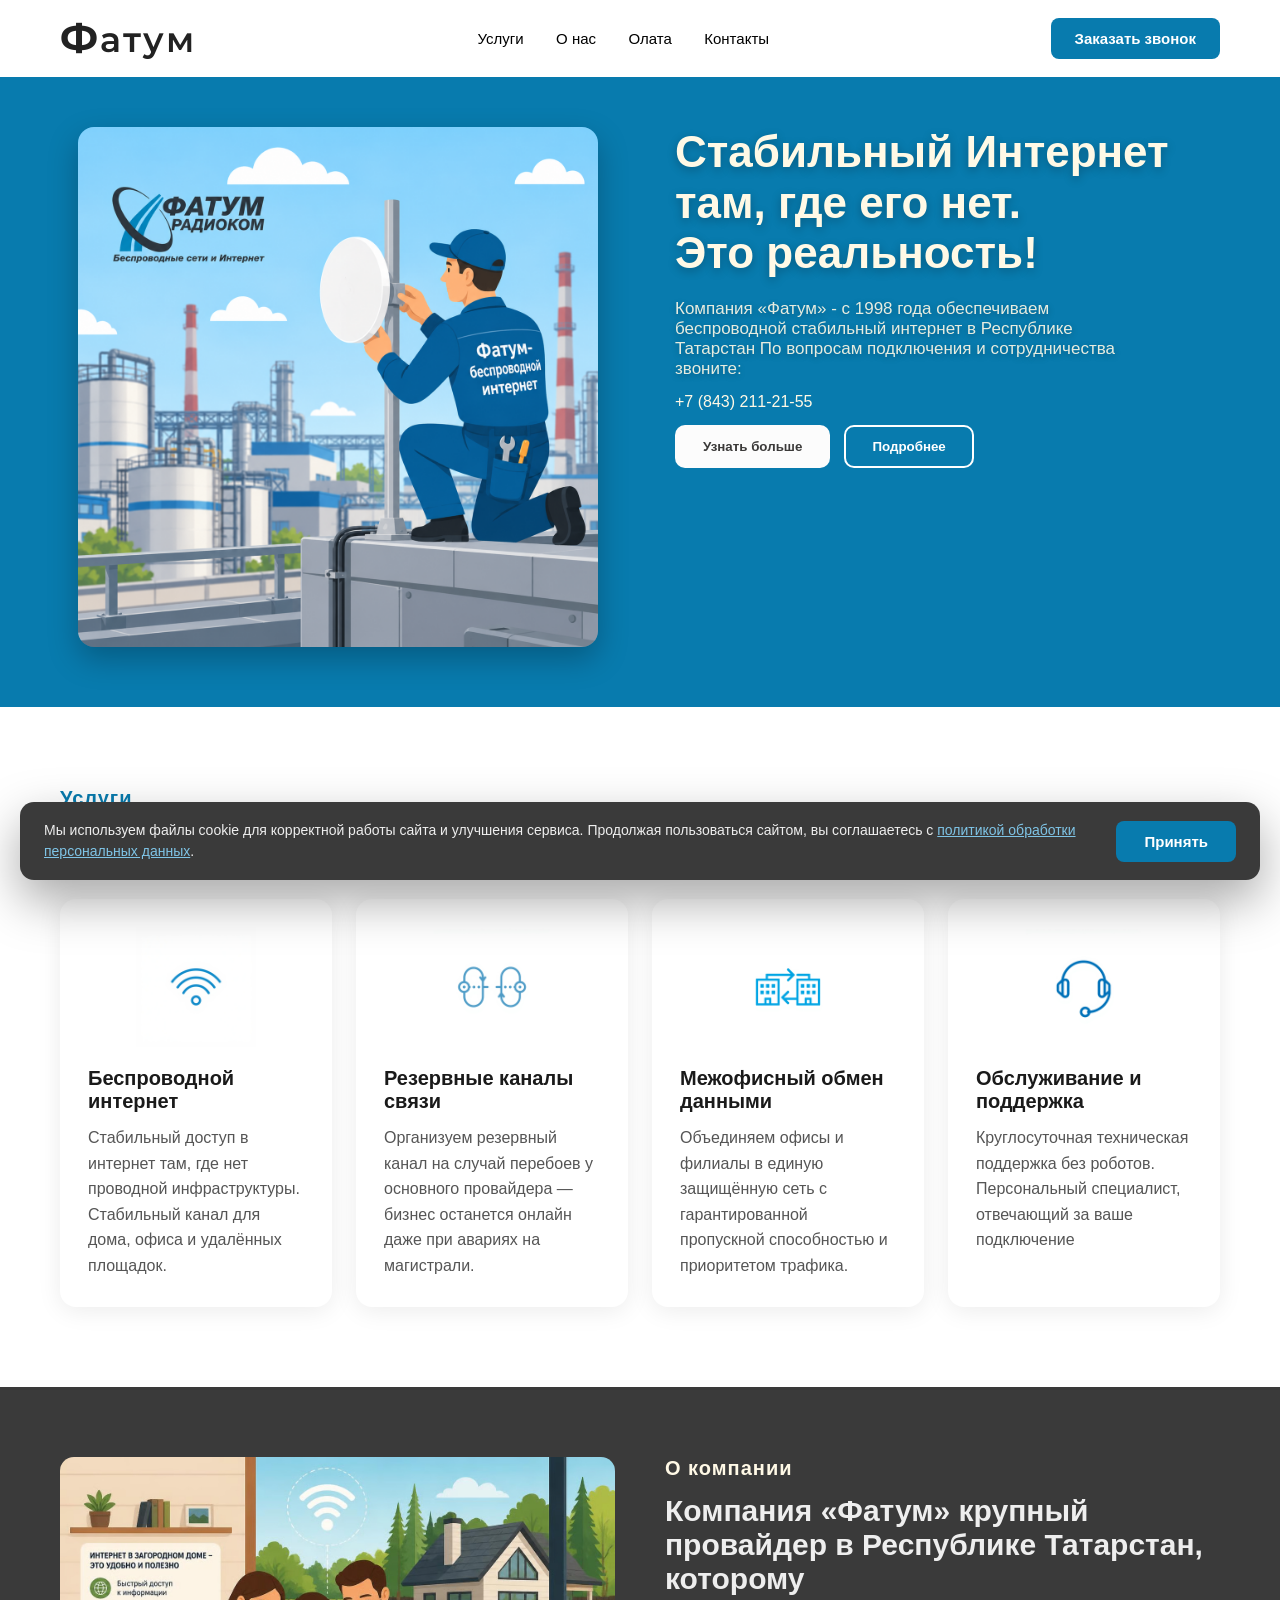
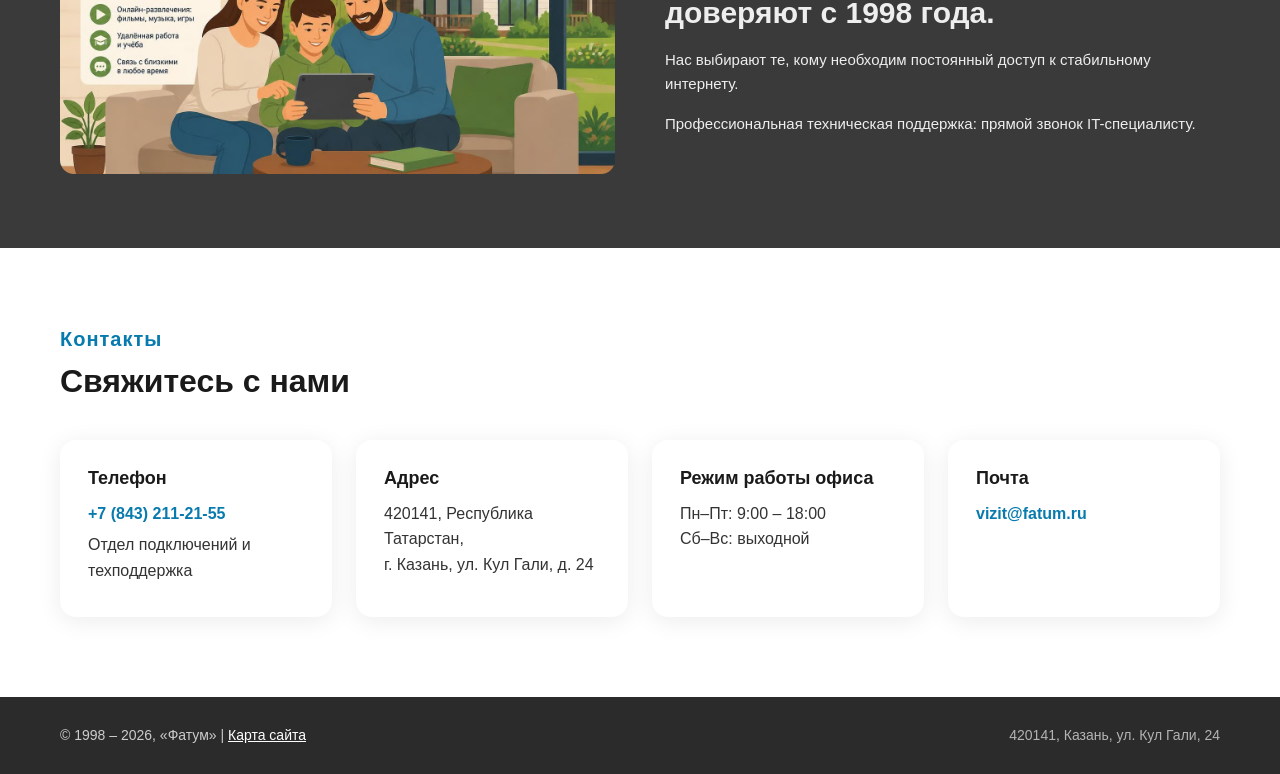
==== index.html @ d90d55f3 "Initial commit" ====
<!DOCTYPE html>
<html lang="ru">
<head>
<meta charset="UTF-8">
<meta name="viewport" content="width=device-width, initial-scale=1.0">
<title>Fatum — Беспроводной интернет в Казани и Татарстане | Резервные каналы связи</title>
<meta name="description" content="Стабильный беспроводной интернет и резервные каналы связи
 для дома и бизнеса в Казани и Республике Татарстан. 
 Профессиональная поддержка 24/7. Звоните: +7 (843) 211-21-55.">
<link rel="stylesheet" href="styls.css?v=7">
<link href="https://fonts.googleapis.com/css2?family=Montserrat:wght@600;700&display=swap" rel="stylesheet">
</head>
<script type="application/ld+json">
{
  "@context": "https://schema.org",
  "@type": "LocalBusiness",
  "name": "Фатум",
  "image": "https://fatum.ru/logo.png",
  "telephone": "+7-843-211-21-55",
  "email": "oleg@fatum.ru",
  "address": {
    "@type": "PostalAddress",
    "streetAddress": "ул. Кул Гали, д. 24",
    "addressLocality": "Казань",
    "addressRegion": "Республика Татарстан",
    "postalCode": "420141",
    "addressCountry": "RU"
  },
  "url": "https://fatum.ru",
  "openingHoursSpecification": {
    "@type": "OpeningHoursSpecification",
    "dayOfWeek": ["Monday","Tuesday","Wednesday","Thursday","Friday"],
    "opens": "09:00",
    "closes": "18:00"
  },
  "priceRange": "$$"
}
</script>

<body>

<header class="header">
  <div class="logo">
    <span class="logo-text">Фатум</span>
  </div>
  <nav class="nav">
    <a href="#services">Услуги</a>
    <a href="#story">О нас</a>
    <a href="yookassa.php">Олата</a>
    <a href="#contacts">Контакты</a>
  </nav>
  <button class="btn-orange" id="openCallbackTop" type="button">Заказать звонок</button>
</header>

<section class="hero">
  <div class="hero-img">
    <img src="hero.jpg" alt="Беспроводное подключение к интернету в Казани">
  </div>
  <div>
    <h1>Стабильный Интернет <br> там, где его нет.<br>Это реальность!</h1>
    <p>Компания «Фатум» - с 1998 года обеспечиваем беспроводной стабильный интернет
       в Республике Татарстан
      По вопросам подключения и сотрудничества звоните:  </p>
      +7 (843) 211-21-55 </p>
    <div class="hero-buttons">
      <button class="btn-white" id="openCallback" type="button">Узнать больше</button>
      <button class="btn-outline" id="openDetails" type="button">Подробнее</button>
    </div>
  </div>
</section>
<!-- ============ УСЛУГИ ============ -->
<section class="services" id="services">
  <div class="tag">Услуги</div>
  <h2>Что мы предлагаем</h2>
  <div class="services-grid">

    <!-- 1. Беспроводной интернет -->
    <div class="service-card">
      <img src="wifi.jpg" alt="Беспроводной интернет" class="service-icon">
      <h3>Беспроводной интернет</h3>
      <p>Стабильный доступ в интернет там, где нет проводной инфраструктуры.
         Стабильный канал для дома, офиса и удалённых площадок.</p>
    </div>

    <!-- 2. Резервные каналы связи -->
    <div class="service-card">
      <img src="backup.jpg" alt="Резервные каналы связи" class="service-icon">
      <h3>Резервные каналы связи</h3>
      <p>Организуем резервный канал на случай перебоев у основного провайдера —
         бизнес останется онлайн даже при авариях на магистрали.</p>
    </div>

    <!-- 3. Межофисный обмен данными -->
    <div class="service-card">
      <img src="interoffice.jpg" alt="Межофисный обмен данными" class="service-icon">
      <h3>Межофисный обмен данными</h3>
      <p>Объединяем офисы и филиалы в единую защищённую сеть
         с гарантированной пропускной способностью и приоритетом трафика.</p>
    </div>

    <!-- 4. Обслуживание и поддержка -->
    <div class="service-card">
      <img src="support.jpg" alt="Обслуживание и поддержка" class="service-icon">
      <h3>Обслуживание и поддержка</h3>
      <p>Круглосуточная техническая поддержка без роботов.
          Персональный специалист, отвечающий за ваше подключение</p>
    </div>

  </div>
</section>

<section class="story" id="story">
  <div><img src="story-home.jpg" alt="Офис компании Фатум в Казани"></div>
  <div>
    <div class="tag">О компании</div>
    <h2>Компания «Фатум» крупный провайдер в Республике Татарстан, которому <br>
       доверяют с 1998 года.</h2>
    <p>Нас выбирают те, кому необходим постоянный доступ к стабильному интернету.</p>
    <p>Профессиональная техническая поддержка: прямой звонок IT-специалисту.</p>
     
    </div>
  </div>
</section>
<!-- ============ КОНТАКТЫ ============ -->
<section class="contacts" id="contacts">
  <div class="tag">Контакты</div>
  <h2>Свяжитесь с нами</h2>
  <div class="contacts-grid">
    <div class="contact-card">
      <h3>Телефон</h3>
      <p><a href="tel:+78432112155">+7 (843) 211-21-55</a></p>
      <p>Отдел подключений и техподдержка</p>
    </div>
    <div class="contact-card">
      <h3>Адрес</h3>
      <p>420141, Республика Татарстан,<br>г. Казань, ул. Кул Гали, д. 24</p>
    </div>
    <div class="contact-card">
      <h3>Режим работы офиса</h3>
      <p>Пн–Пт: 9:00 – 18:00<br>Сб–Вс: выходной</p>
    </div>
    <div class="contact-card">
      <h3>Почта</h3>
      <p><a href="mailto:vizit@fatum.ru">vizit@fatum.ru</a></p>
    </div>
  </div>
</section>


<!-- ============ ФУТЕР ============ -->
<footer class="footer">
  <div class="footer-inner">
    <div class="footer-left">
      © 1998 – 2026, «Фатум» | 
      <a href="sitemap.html" style="color: #fff; text-decoration: underline;">Карта сайта</a>
    </div>
    <div class="footer-right">
      420141, Казань, ул. Кул Гали, 24
    </div>
  </div>
</footer>

<!-- МОДАЛКА: Заказать звонок -->
<div class="modal-overlay" id="callbackModal">
  <div class="modal">
    <button class="modal-close" id="closeCallback" type="button" aria-label="Закрыть">&times;</button>
    <h3>Заказать звонок</h3>
    <form action="mail.php" method="post" id="callbackForm">
      <input type="text" name="name" placeholder="Ваше имя" required>
      <input type="tel" name="phone" placeholder="Номер телефона" required>

      <label class="checkbox-row">
        <input type="checkbox" name="consent" required>
        <span>
          Я согласен на обработку персональных данных в соответствии с
          <a href="policy.html" target="_blank">политикой конфиденциальности</a>
        </span>
      </label>

      <button class="btn-orange" type="submit" style="width:100%">Заказать звонок</button>
    </form>
  </div>
</div>

<!-- МОДАЛКА: Подробнее / Реквизиты -->
<div class="modal-overlay" id="detailsModal">
  <div class="modal modal-wide">
    <button class="modal-close" id="closeDetails" type="button" aria-label="Закрыть">&times;</button>
    <h3>Реквизиты компании</h3>

    <div class="requisites">

      <div class="req-card">
        <h4>ООО «Радиоком»</h4>
        <ul>
          <li><span>Полное наименование</span> Общество с ограниченной ответственностью «Радиоком»</li>
          <li><span>ИНН</span> 1659122323</li>
          <li><span>КПП</span> 165901001</li>
          <li><span>ОГРН</span> 1121690057741</li>
          <li><span>Юр. адрес</span> 420141, г. Казань, ул. Кул Гали, д. 24, помещение 12</li>
          <li><span>Факт. адрес</span> 420141, г. Казань, ул. Кул Гали, д. 24</li>
          <li><span>Р/с</span> 40702810962000018111</li>
          <li><span>К/с</span> 30101810600000000603</li>
          <li><span>Банк</span> Отделение «БАНК ТАТАРСТАН» №8610 ПАО Сбербанк г. Казань</li>
          <li><span>БИК</span> 049205603</li>
        </ul>
      </div>

      <div class="req-card">
        <h4>ООО «Фатум-3»</h4>
        <ul>
          <li><span>Полное наименование</span> Общество с ограниченной ответственностью «Фатум-3»</li>
          <li><span>ИНН</span> 1657048628</li>
          <li><span>КПП</span> 165901001</li>
          <li><span>ОГРН</span> 1041625405667</li>
          <li><span>Юр. адрес</span> 420141, г. Казань, ул. Кул Гали, д. 24, помещение 10</li>
          <li><span>Факт. адрес</span> 420141, г. Казань, ул. Кул Гали, д. 24</li>
          <li><span>Р/с</span> 40702810362000006228</li>
          <li><span>К/с</span> 301018106000000000603</li>
          <li><span>Банк</span> Отделение №8610 Сбербанка России г. Казань</li>
          <li><span>БИК</span> 049205603</li>
        </ul>
      </div>

      <div class="req-card">
        <h4>ООО «Фатум-Э»</h4>
        <ul>
          <li><span>Полное наименование</span> Общество с ограниченной ответственностью «Фатум-Э»</li>
          <li><span>ИНН</span> 1655034059</li>
          <li><span>КПП</span> 165901001</li>
          <li><span>ОГРН</span> 1021602838817</li>
          <li><span>Юр. адрес</span> 420141, г. Казань, ул. Кул Гали, д. 24, помещение 11</li>
          <li><span>Факт. адрес</span> 420141, г. Казань, ул. Кул Гали, д. 24</li>
          <li><span>Р/с</span> 40702810262000018112</li>
          <li><span>К/с</span> 30101810600000000603</li>
          <li><span>Банк</span> Отделение «БАНК ТАТАРСТАН» №8610 ПАО Сбербанк г. Казань</li>
          <li><span>БИК</span> 049205603</li>
        </ul>
      </div>

      <div class="req-card">
        <h4>ООО «Фатум-Д»</h4>
        <ul>
          <li><span>Полное наименование</span> Общество с ограниченной ответственностью «Фатум-Д»</li>
          <li><span>ИНН</span> 1659175759</li>
          <li><span>КПП</span> 165901001</li>
          <li><span>ОГРН</span> 1161690155494</li>
          <li><span>Юр. адрес</span> 420141, г. Казань, ул. Кул Гали, д. 24, офис 8</li>
          <li><span>Факт. адрес</span> 420141, г. Казань, ул. Кул Гали, д. 24</li>
          <li><span>Р/с</span> 40702810962000019084</li>
          <li><span>К/с</span> 30101810600000000603</li>
          <li><span>Банк</span> Отделение № 8610 Сбербанка России г. Казань</li>
          <li><span>БИК</span> 049205603</li>
        </ul>
      </div>

    </div>
  </div>
</div>

</div>   <!-- конец модалки detailsModal -->

<!-- COOKIE-БАННЕР -->
<div class="cookie-banner" id="cookieBanner">
  <p>
    Мы используем файлы cookie для корректной работы сайта и улучшения сервиса.
    Продолжая пользоваться сайтом, вы соглашаетесь с
    <a href="policy.html" target="_blank">политикой обработки персональных данных</a>.
  </p>
  <button class="btn-orange" id="cookieAccept" type="button">Принять</button>
</div>

<script src="script.js"></script>
</body>
</html>
---- styls.css ----
* { box-sizing: border-box; margin: 0; padding: 0; }
html, body { margin: 0; padding: 0; }
body { font-family: 'Segoe UI', Arial, sans-serif; color: #222; }

.header {
  display: flex; align-items: center; justify-content: space-between;
  padding: 18px 60px; background: #fff;
}
.logo { font-weight: 700; font-size: 20px; display: flex; align-items: center; text-decoration: none; }
/* Логотип — увеличение на 6% при наведении */
.logo img {
  display: block;
  height: 70px;   /* было 70px */
  width: auto;    /* ширина подстроится автоматически, пропорции сохранятся */
}
.logo:hover img {
  transform: scale(1.06);
}
.logo-text {
  font-family: 'Montserrat', system-ui, sans-serif;
  font-size: 35px;
  font-weight: 600;
  letter-spacing: 2px;
  color: #222;
  line-height: 1;
  display: inline-block;
  user-select: none;
}
.logo-text::first-letter {
  font-size: 1.15em;
  font-weight: 700;
}
.nav a {
  margin: 0 14px;
  text-decoration: none;
  color: #000 !important;
  font-size: 15px;
  font-weight: 500;
  position: relative;
  padding: 6px 0;
  transition: color .2s ease;
}

/* Цвет при наведении */
.nav a:hover {
  color: #087BAE !important;
}

/* Плавно выезжающая синяя полоска снизу */
.nav a::after {
  content: "";
  position: absolute;
  left: 0;
  bottom: 0;
  width: 0;
  height: 2px;
  background: #087BAE;
  transition: width .25s ease;
}

.nav a:hover::after {
  width: 100%;
}

.btn-orange {
  background: #087BAE; color: #fff; border: none;
  padding: 12px 24px; border-radius: 8px; cursor: pointer;
  font-size: 15px; font-weight: 600;
  transition: transform .2s ease;   /* ← добавлено */
}

.btn-orange:hover {
  transform: scale(1.06);           /* ← добавлено: +6% */
}

/* Hero */
.hero {
  background: #087BAE; color: #FFF9E6;
  display: grid; grid-template-columns: 1fr 1fr;
  gap: 70px; padding: 50px 70px 60px;
}
.hero h1 { font-size: 44px; line-height: 1.15; margin-bottom: 20px;  text-shadow: 0 3px 10px rgba(0, 0, 0, .25);}
.hero p { font-size: 17px; opacity: .9; margin-bottom: 14px; max-width: 460px;  text-shadow: 0 2px 6px rgba(0, 0, 0, .25);}
.hero-buttons { display: flex; gap: 14px; }


/* ===== Форма оплаты ЮKassa в стиле сайта ===== */
.fatum-payment {
  max-width: 560px;
  margin: 40px auto;
  background: #fff;
  border: 1px solid #e3e8ee;
  border-radius: 14px;
  padding: 28px 24px 24px;
  box-shadow: 0 6px 24px rgba(8, 123, 174, 0.08);
  font-family: inherit;
  color: #222;
}

.fatum-payment__title {
  font-size: 22px;
  font-weight: 700;
  color: #087BAE;
  margin-bottom: 6px;
}

.fatum-payment__subtitle {
  font-size: 14px;
  color: #6b7785;
  margin-bottom: 20px;
}

.fatum-payment .ym-block-title {
  font-size: 16px;
  font-weight: 600;
  color: #087BAE;
  margin: 18px 0 10px;
}

/* Поля */
.fatum-payment .fatum-input,
.fatum-payment .fatum-textarea {
  display: block;
  width: 100%;
  box-sizing: border-box;
  padding: 12px 14px;
  margin-bottom: 12px;
  border: 1px solid #d7dee6;
  border-radius: 8px;
  font-size: 15px;
  color: #222;
  background: #fafbfc;
  transition: border-color .2s, box-shadow .2s, background .2s;
}

.fatum-payment .fatum-textarea {
  min-height: 84px;
  resize: vertical;
}

.fatum-payment .fatum-input:focus,
.fatum-payment .fatum-textarea:focus {
  outline: none;
  border-color: #087BAE;
  background: #fff;
  box-shadow: 0 0 0 3px rgba(8, 123, 174, 0.15);
}

/* Строка с суммой и кнопкой */
.fatum-payment .fatum-payment__row {
  display: flex;
  flex-wrap: wrap;
  align-items: center;
  gap: 12px;
  margin-top: 18px;
  padding-top: 18px;
  border-top: 1px solid #eef2f6;
}

.fatum-payment .fatum-sum {
  flex: 1 1 160px;
}

.fatum-payment .fatum-sum .fatum-input {
  margin-bottom: 0;
}

/* Кнопка «Заплатить» */
.fatum-payment .fatum-btn {
  background: #ff7a1a;            /* как .btn-orange, при необходимости замените */
  color: #fff;
  border: none;
  border-radius: 8px;
  padding: 12px 22px;
  font-size: 15px;
  font-weight: 600;
  cursor: pointer;
  transition: background .2s, transform .05s;
}

.fatum-payment .fatum-btn:hover { background: #e96a0e; }
.fatum-payment .fatum-btn:active { transform: translateY(1px); }

.fatum-payment .ym-logo {
  margin-left: auto;
  opacity: .8;
}

@media (max-width: 480px) {
  .fatum-payment { padding: 20px 16px; }
  .fatum-payment .ym-logo { margin: 8px auto 0; }
}

/* ===== УВЕЛИЧЕНИЕ КАРТИНОК ПРИ НАВЕДЕНИИ ===== */

/* Hero-картинка */
.hero-img img {
  transition: transform .3s ease;
}
.hero-img img:hover {
  transform: scale(1.06);
}

/* Картинка в блоке story */
.story img {
  transition: transform .3s ease;
}
.story img:hover {
  transform: scale(1.06);
}

/* Иконки услуг */
.service-icon {
  transition: transform .3s ease;
}
.service-card:hover .service-icon {
  transform: scale(1.06);
}

/* Кнопка «Узнать больше» */
.btn-white {
  background: #fcfcfc;
  color: #3b3a39;
  border: none;
  padding: 14px 28px;
  border-radius: 10px;
  font-weight: 600;
  cursor: pointer;
  transition: transform .2s ease;
}

.btn-white:hover {
  transform: scale(1.06);   /* увеличивается на 6% */
}

/* Кнопка «Подробнее» */
.btn-outline {
  background: transparent;
  color: #fff;
  border: 2px solid #fff;
  padding: 12px 26px;
  border-radius: 10px;
  font-weight: 600;
  cursor: pointer;
  transition: transform .2s ease;
}

.btn-outline:hover {
  transform: scale(1.06);   /* увеличивается на 6% */
}

.hero-img img {
  width: 100%;
  max-width: 520px;
  height: auto;
  display: block;
  margin: auto;
  border-radius: 16px;
  box-shadow: 0 12px 30px rgba(0,0,0,.25);
}

/* ===== Плавная прокрутка к якорям ===== */
html { scroll-behavior: smooth; }
section[id] { scroll-margin-top: 90px; } /* чтобы шапка не перекрывала заголовок */

/* ===== УСЛУГИ ===== */
.services {
  max-width: 1200px;
  margin: 0 auto;
  padding: 80px 20px;
}
.services h2 {
  margin: 12px 0 40px;
  font-size: 32px;
}
.services-grid {
  display: grid;
  grid-template-columns: repeat(auto-fit, minmax(240px, 1fr));
  gap: 24px;
}
.service-card {
  background: #fff;
  border-radius: 16px;
  padding: 28px;
  box-shadow: 0 4px 24px rgba(0,0,0,.08);
  transition: transform .2s, box-shadow .2s;
}
.service-card:hover {
  transform: translateY(-4px);
  box-shadow: 0 8px 32px rgba(0,0,0,.12);
}
.service-card h3 {
  margin: 0 0 12px;
  font-size: 20px;
  color: #1a1a1a;
}
.service-card p {
  margin: 0;
  color: #555;
  line-height: 1.6;
}
.services .tag {
  color: #087BAE;
}
.service-icon {
  width: 120px;          /* Размер иконки */
  height: 120px;
  object-fit: contain;  /* Чтобы картинка не искажалась */
  margin-bottom: 20px;  /* Отступ до заголовка */
  margin: 0 auto 20px auto;
  display: block;
}

/* ===== КОНТАКТЫ ===== */
.contacts {
  background: #fff;
  color: #222;
  max-width: 1200px;
  margin: 0 auto;
  padding: 80px 20px;
}

.contacts .tag {
  color: #087BAE;
}

.contacts h2 {
  margin: 12px 0 40px;
  font-size: 32px;
  color: #1a1a1a;
}

/* Карточки в ряд (как в услугах) */
.contacts-grid {
  display: grid;
  grid-template-columns: repeat(auto-fit, minmax(240px, 1fr));
  gap: 24px;
}

.contact-card {
  background: #fff;
  border-radius: 16px;
  padding: 28px;
  box-shadow: 0 4px 24px rgba(0,0,0,.08);
  transition: transform .2s, box-shadow .2s;
}

/* При наведении — приподнимается и тень, точно как у услуг */
.contact-card:hover {
  transform: translateY(-4px);
  box-shadow: 0 8px 32px rgba(0,0,0,.12);
}

.contact-card h3 {
  margin: 0 0 12px;
  font-size: 18px;
  color: #1a1a1a;
}

.contact-card p {
  margin: 6px 0;
  color: #333;
  line-height: 1.6;
}

.contact-card a {
  color: #087BAE;
  text-decoration: none;
  font-weight: 600;
}

.contact-card a:hover {
  text-decoration: underline;
}
/* Нижний блок */
.story {
  background: #3a3a3a; color: #eee;
  display: grid; grid-template-columns: 1fr 1fr;
  gap: 50px; padding: 70px 60px;
}
.story img { width: 100%; border-radius: 14px; }
.story h2 { font-size: 30px; margin: 14px 0 18px; }
.story p { line-height: 1.6; margin-bottom: 16px; font-size: 15px; }
.tag { color: #FFF9E6; font-weight: 700; letter-spacing: 1px; font-size: 20px; }
.sign { margin-top: 24px; font-size: 14px; opacity: .8; }

/* ===== МОДАЛЬНОЕ ОКНО ===== */
.modal-overlay {
  position: fixed;
  top: 0; left: 0; right: 0; bottom: 0;
  background: rgba(0, 0, 0, .55);
  display: flex;
  align-items: center;
  justify-content: center;
  padding: 20px;
  opacity: 0;
  visibility: hidden;
  transition: opacity .25s ease, visibility .25s ease;
  z-index: 9999;
}
.modal-overlay.active {
  opacity: 1;
  visibility: visible;
}
.modal {
  position: relative;
  background: #3a3a3a;
  color: #fff;
  padding: 32px 28px;
  border-radius: 14px;
  width: 100%;
  max-width: 420px;
  box-shadow: 0 30px 70px rgba(0, 0, 0, .4);
  transform: translateY(20px);
  transition: transform .25s ease;
}
.modal-overlay.active .modal { transform: translateY(0); }
.modal h3 { margin-bottom: 18px; font-size: 22px; }
.modal input {
  width: 100%;
  padding: 12px 14px;
  margin-bottom: 12px;
  border-radius: 8px;
  border: 1px solid #555;
  background: #2e2e2e;
  color: #fff;
  font-size: 15px;
}
.modal-close {
  position: absolute;
  top: 10px; right: 14px;
  background: transparent;
  border: none;
  color: #bbb;
  font-size: 28px;
  line-height: 1;
  cursor: pointer;
  padding: 4px 8px;
  border-radius: 6px;
}
.modal-close:hover { color: #fff; background: rgba(255,255,255,.1); }

/* Мобильная версия */
@media (max-width: 900px) {
  .hero, .story { grid-template-columns: 1fr; padding: 40px 20px; }
  .header { padding: 14px 20px; flex-wrap: wrap; }
  .nav { display: none; }
  .hero h1 { font-size: 30px; }
}

/* Широкая модалка для реквизитов */
.modal-wide {
  max-width: 780px;
  max-height: 85vh;
  overflow-y: auto;
}

/* Сетка карточек реквизитов */
.requisites {
  display: grid;
  grid-template-columns: 1fr 1fr;
  gap: 16px;
  margin-top: 10px;
}

.req-card {
  background: #2e2e2e;
  border: 1px solid #4a4a4a;
  border-radius: 10px;
  padding: 16px 18px;
}

.req-card h4 {
  color: #FFF9E6;
  font-size: 16px;
  margin-bottom: 12px;
  padding-bottom: 8px;
  border-bottom: 1px solid #4a4a4a;
}

.req-card ul {
  list-style: none;
  padding: 0;
  margin: 0;
}

.req-card li {
  font-size: 13px;
  line-height: 1.5;
  color: #ddd;
  padding: 4px 0;
  display: flex;
  gap: 8px;
}

.req-card li span {
  color: #8fb8cf;
  flex: 0 0 130px;
  font-weight: 600;
}

/* Прокрутка внутри модалки — тонкий скроллбар */
.modal-wide::-webkit-scrollbar { width: 8px; }
.modal-wide::-webkit-scrollbar-track { background: #2e2e2e; border-radius: 8px; }
.modal-wide::-webkit-scrollbar-thumb { background: #555; border-radius: 8px; }
.modal-wide::-webkit-scrollbar-thumb:hover { background: #087BAE; }

/* На мобильных — одна колонка */
@media (max-width: 700px) {
  .requisites { grid-template-columns: 1fr; }
  .req-card li { flex-direction: column; gap: 2px; }
  .req-card li span { flex: none; }
}


/* ===== ЧЕКБОКС СОГЛАСИЯ В ФОРМЕ ===== */
.checkbox-row {
  display: flex;
  align-items: flex-start;
  gap: 10px;
  margin: 6px 0 16px;
  font-size: 13px;
  line-height: 1.45;
  color: #cfcfcf;
  cursor: pointer;
}

.checkbox-row input[type="checkbox"] {
  flex: 0 0 auto;
  width: 18px;
  height: 18px;
  margin-top: 2px;
  accent-color: #087BAE;   /* синяя галочка */
  cursor: pointer;
}

.checkbox-row a {
  color: #7fc4e6;
  text-decoration: underline;
}

/* ===== COOKIE-БАННЕР ===== */
.cookie-banner {
  position: fixed;
  left: 20px;
  right: 20px;
  bottom: 20px;
  background: #3a3a3a;
  color: #eee;
  padding: 18px 24px;
  border-radius: 14px;
  box-shadow: 0 20px 50px rgba(0, 0, 0, .35);
  display: flex;
  align-items: center;
  gap: 24px;
  z-index: 900;
  transform: translateY(150%);
  transition: transform .35s ease;
}

.cookie-banner.show {
  transform: translateY(0);
}

.cookie-banner p {
  flex: 1;
  font-size: 14px;
  line-height: 1.5;
  margin: 0;
}

.cookie-banner a {
  color: #7fc4e6;
  text-decoration: underline;
}

.cookie-banner .btn-orange {
  flex: 0 0 auto;
  padding: 12px 28px;
}

@media (max-width: 700px) {
  .cookie-banner {
    flex-direction: column;
    align-items: stretch;
    text-align: center;
    padding: 18px;
  }
  .cookie-banner .btn-orange { width: 100%; }
}

/* ===== ФУТЕР ===== */
.footer {
  background: #2b2b2b;
  color: #ccc;
  padding: 28px 60px;
  font-size: 14px;
}

.footer-inner {
  max-width: 1200px;
  margin: 0 auto;
  display: flex;
  justify-content: space-between;
  align-items: center;
  gap: 20px;
  flex-wrap: wrap;
}

.footer-left,
.footer-right {
  line-height: 1.5;
}

.footer-right {
  opacity: .85;
}

@media (max-width: 700px) {
  .footer {
    padding: 20px;
    text-align: center;
  }
  .footer-inner {
    flex-direction: column;
    gap: 8px;
  }
}
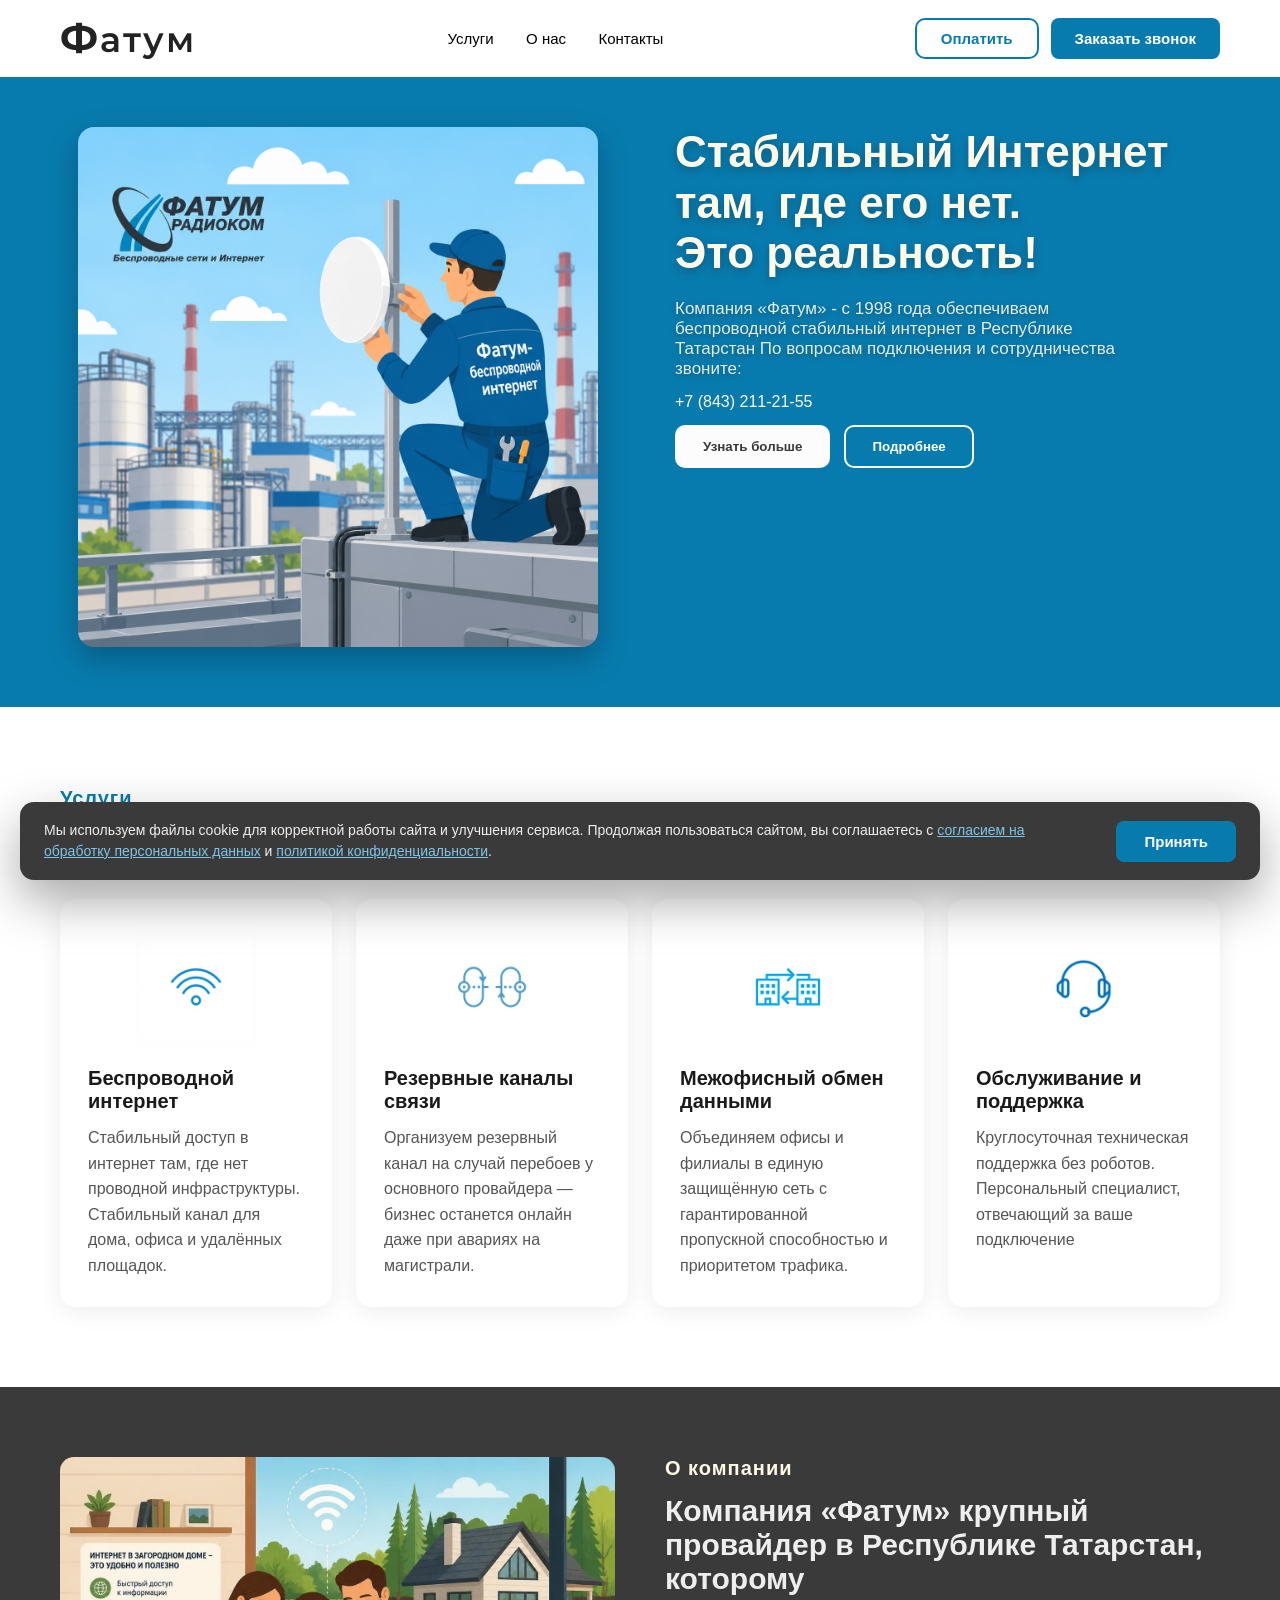
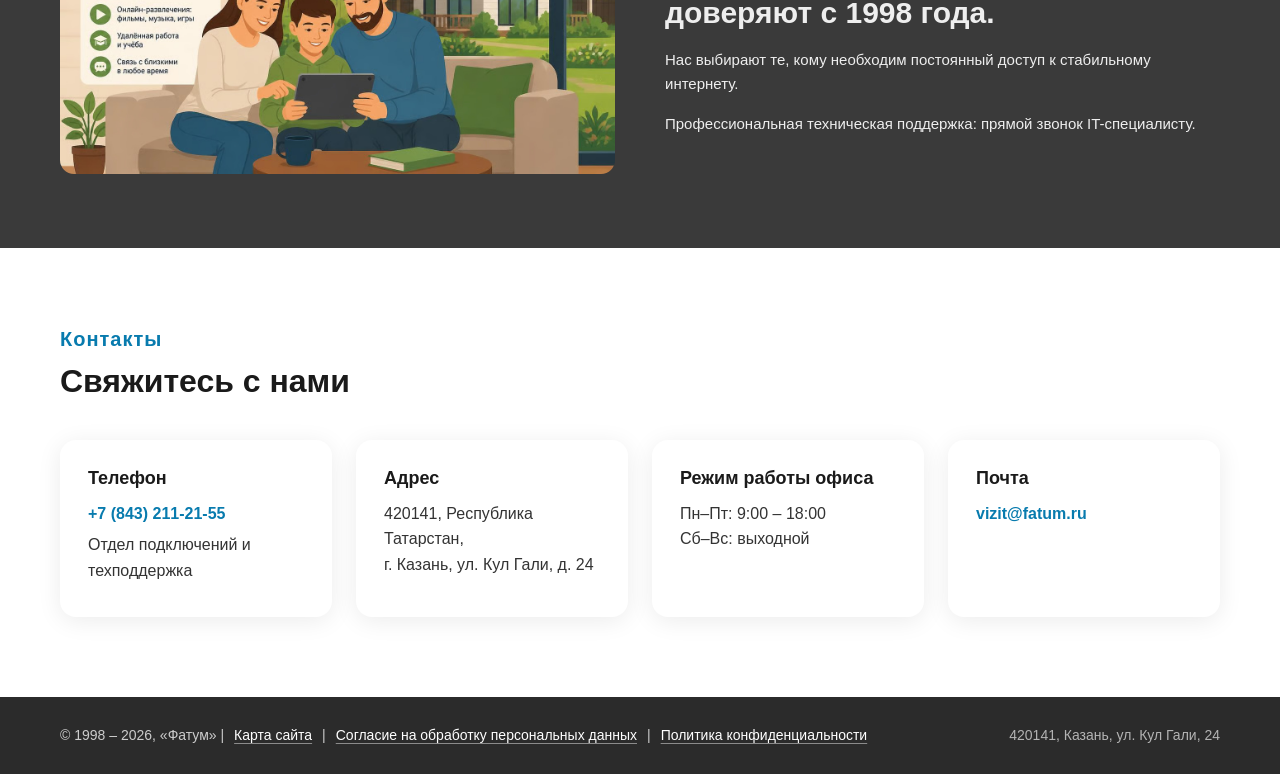
==== commit 9f7a0513: "pay + sogl" ====
--- a/index.html
+++ b/index.html
@@ -7,7 +7,7 @@
 <meta name="description" content="Стабильный беспроводной интернет и резервные каналы связи
  для дома и бизнеса в Казани и Республике Татарстан. 
  Профессиональная поддержка 24/7. Звоните: +7 (843) 211-21-55.">
-<link rel="stylesheet" href="styls.css?v=7">
+<link rel="stylesheet" href="styls.css?v=8">
 <link href="https://fonts.googleapis.com/css2?family=Montserrat:wght@600;700&display=swap" rel="stylesheet">
 </head>
 <script type="application/ld+json">
@@ -46,10 +46,12 @@
   <nav class="nav">
     <a href="#services">Услуги</a>
     <a href="#story">О нас</a>
-    <a href="yookassa.php">Олата</a>
     <a href="#contacts">Контакты</a>
   </nav>
-  <button class="btn-orange" id="openCallbackTop" type="button">Заказать звонок</button>
+  <div class="header-buttons">
+    <a href="payment.html" class="btn-pay">Оплатить</a>
+    <button class="btn-orange" id="openCallbackTop" type="button">Заказать звонок</button>
+  </div>
 </header>
 
 <section class="hero">
@@ -147,12 +149,13 @@
 </section>
 
 
-<!-- ============ ФУТЕР ============ -->
 <footer class="footer">
   <div class="footer-inner">
     <div class="footer-left">
-      © 1998 – 2026, «Фатум» | 
-      <a href="sitemap.html" style="color: #fff; text-decoration: underline;">Карта сайта</a>
+      © 1998 – 2026, «Фатум» |
+      <a href="sitemap.html" class="footer-link">Карта сайта</a> |
+      <a href="soglasie.html" class="footer-link">Согласие на обработку персональных данных</a> |
+      <a href="policy.html" class="footer-link">Политика конфиденциальности</a>
     </div>
     <div class="footer-right">
       420141, Казань, ул. Кул Гали, 24
@@ -169,13 +172,15 @@
       <input type="text" name="name" placeholder="Ваше имя" required>
       <input type="tel" name="phone" placeholder="Номер телефона" required>
 
-      <label class="checkbox-row">
-        <input type="checkbox" name="consent" required>
+    <label class="checkbox-row">
+      <input type="checkbox" name="consent" required>
         <span>
-          Я согласен на обработку персональных данных в соответствии с
-          <a href="policy.html" target="_blank">политикой конфиденциальности</a>
-        </span>
-      </label>
+          Я даю согласие на обработку персональных данных в соответствии с
+           <a href="soglasie.html" target="_blank" rel="noopener">Согласием на обработку персональных данных</a>
+              и
+           <a href="policy.html" target="_blank" rel="noopener">Политикой конфиденциальности</a>
+         </span>
+       </label>
 
       <button class="btn-orange" type="submit" style="width:100%">Заказать звонок</button>
     </form>
@@ -263,10 +268,12 @@
 <!-- COOKIE-БАННЕР -->
 <div class="cookie-banner" id="cookieBanner">
   <p>
-    Мы используем файлы cookie для корректной работы сайта и улучшения сервиса.
-    Продолжая пользоваться сайтом, вы соглашаетесь с
-    <a href="policy.html" target="_blank">политикой обработки персональных данных</a>.
-  </p>
+  Мы используем файлы cookie для корректной работы сайта и улучшения сервиса.
+  Продолжая пользоваться сайтом, вы соглашаетесь с
+  <a href="soglasie.html" target="_blank" rel="noopener">согласием на обработку персональных данных</a>
+  и
+  <a href="policy.html" target="_blank" rel="noopener">политикой конфиденциальности</a>.
+</p>
   <button class="btn-orange" id="cookieAccept" type="button">Принять</button>
 </div>
 
--- a/styls.css
+++ b/styls.css
@@ -61,6 +61,13 @@
 .nav a:hover::after {
   width: 100%;
 }
+.header-buttons {
+  display: flex;
+  gap: 12px;
+  align-items: center;
+}
+
+
 
 .btn-orange {
   background: #087BAE; color: #fff; border: none;
@@ -72,7 +79,38 @@
 .btn-orange:hover {
   transform: scale(1.06);           /* ← добавлено: +6% */
 }
-
+.btn-pay {
+  text-decoration: none;
+  display: inline-flex;
+  align-items: center;
+  justify-content: center;
+  background: transparent;
+  color: #087BAE;
+  border: 2px solid #087BAE;
+  padding: 10px 24px;
+  border-radius: 10px;
+  font-size: 15px;
+  font-weight: 600;
+  cursor: pointer;
+  transition: transform .2s ease, background .2s ease, color .2s ease;
+}
+
+.btn-pay:hover {
+  transform: scale(1.06);
+  background: #087BAE;
+  color: #fff;
+}
+
+.header-buttons .btn-pay {
+  color: #087BAE !important;
+  border: 2px solid #087BAE !important;
+  background: transparent !important;
+}
+
+.header-buttons .btn-pay:hover {
+  color: #fff !important;
+  background: #087BAE !important;
+}
 /* Hero */
 .hero {
   background: #087BAE; color: #FFF9E6;
@@ -590,6 +628,7 @@
 }
 
 /* ===== ФУТЕР ===== */
+/* ===== ФУТЕР ===== */
 .footer {
   background: #2b2b2b;
   color: #ccc;
@@ -616,6 +655,34 @@
   opacity: .85;
 }
 
+/* --- Ссылки в футере --- */
+.footer-left {
+  display: flex;
+  flex-wrap: wrap;
+  align-items: center;
+  gap: 6px 10px;
+}
+
+.footer-left .footer-copy {
+  margin-right: 4px;
+}
+
+.footer-link {
+  color: #fff;
+  text-decoration: underline;
+  text-decoration-color: rgba(255, 255, 255, .45);
+  text-underline-offset: 3px;
+  transition: color .2s, text-decoration-color .2s;
+}
+
+.footer-link:hover,
+.footer-link:focus-visible {
+  color: #fff;
+  text-decoration-color: #fff;
+  outline: none;
+}
+
+/* На узких экранах — ссылки столбиком, разделители не нужны */
 @media (max-width: 700px) {
   .footer {
     padding: 20px;
@@ -625,4 +692,12 @@
     flex-direction: column;
     gap: 8px;
   }
-}+  .footer-left {
+    flex-direction: column;
+    align-items: center;
+    gap: 4px;
+  }
+  .footer-left .footer-copy {
+    margin-right: 0;
+  }
+}
